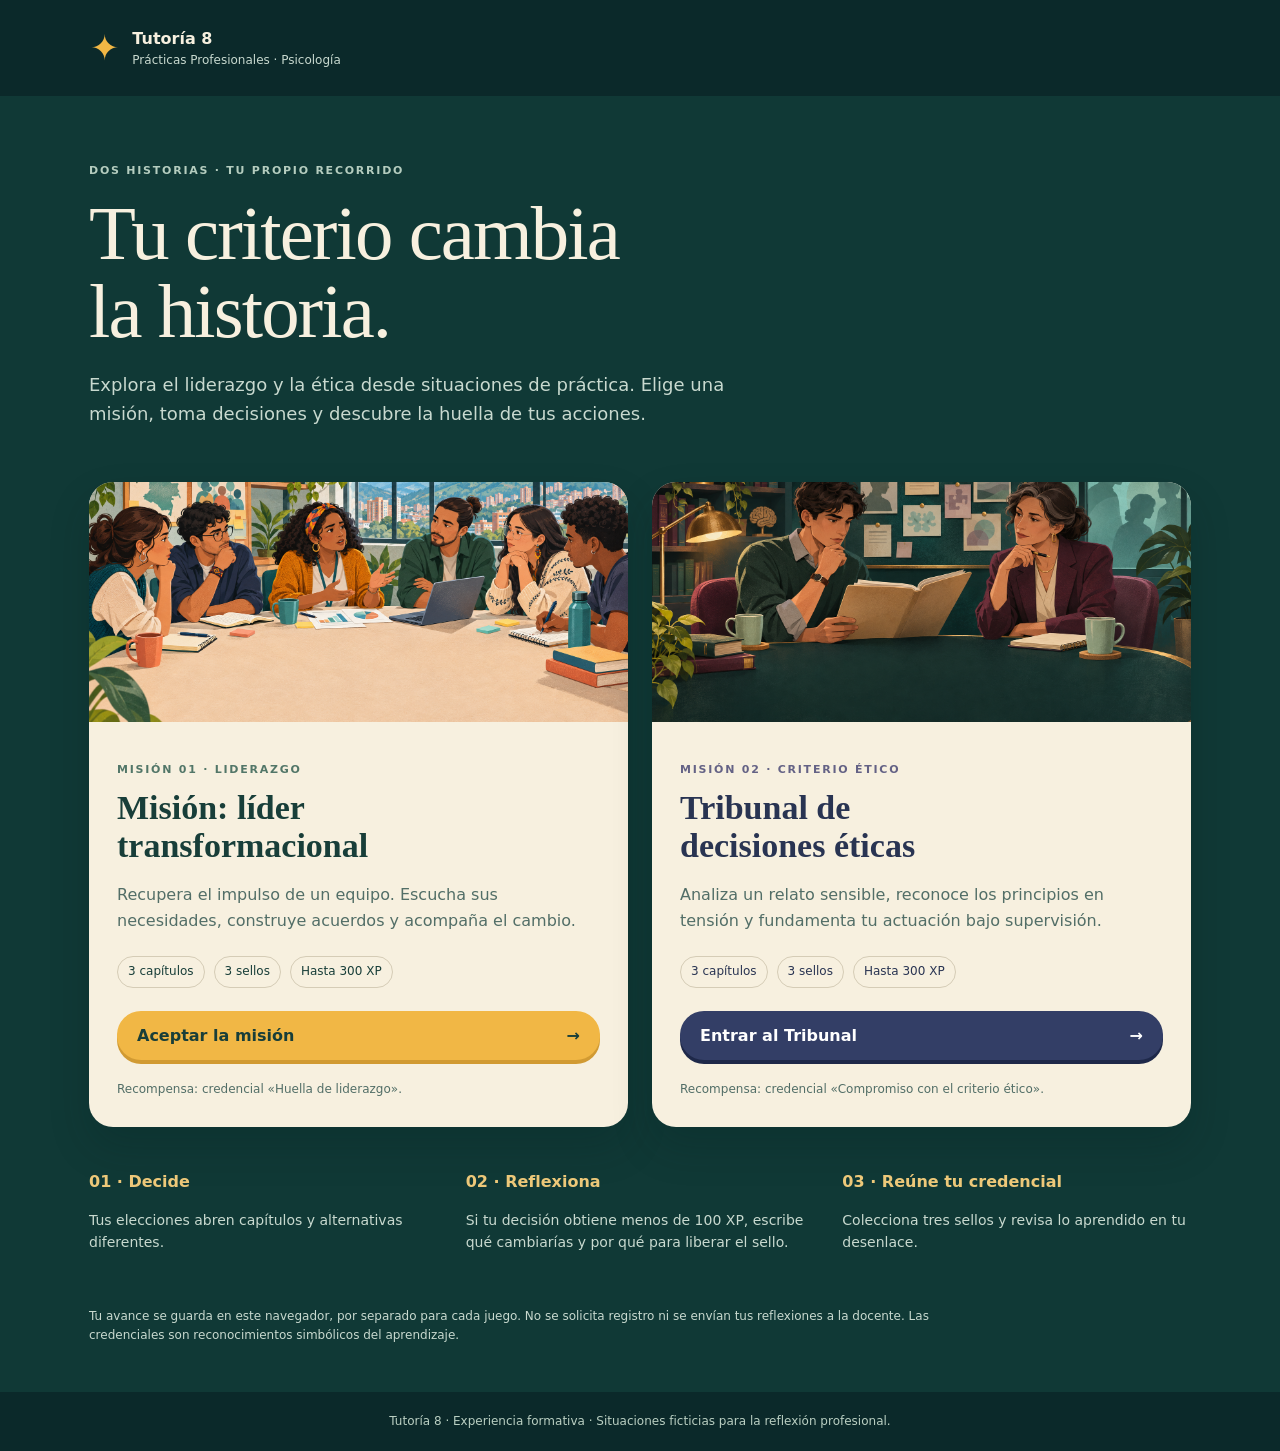
==== index.html @ 190f52fc "Primer commit" ====
<!doctype html>
<html lang="es">
<head>
<meta charset="utf-8"><meta name="viewport" content="width=device-width,initial-scale=1">
<meta name="description" content="Dos experiencias narrativas para explorar el liderazgo transformacional y el criterio ético en las prácticas de Psicología.">
<title>Tutoría 8 · Laboratorio de decisiones</title>
<link rel="stylesheet" href="inicio.css">
</head>
<body><header><span class="mark" aria-hidden="true">✦</span><span>Tutoría 8 <small>Prácticas Profesionales · Psicología</small></span></header>
<main><section class="intro"><p class="eyebrow">DOS HISTORIAS · TU PROPIO RECORRIDO</p><h1>Tu criterio cambia<br>la historia.</h1><p>Explora el liderazgo y la ética desde situaciones de práctica. Elige una misión, toma decisiones y descubre la huella de tus acciones.</p></section>
<section class="games" aria-label="Elige un juego"><article><a class="art" href="lider/" aria-label="Entrar a Misión: líder transformacional"><img src="lider/scene.png" alt="Equipo que dialoga sobre un proyecto comunitario"></a><div class="copy"><p class="eyebrow">MISIÓN 01 · LIDERAZGO</p><h2>Misión: líder<br>transformacional</h2><p>Recupera el impulso de un equipo. Escucha sus necesidades, construye acuerdos y acompaña el cambio.</p><div class="meta"><span>3 capítulos</span><span>3 sellos</span><span>Hasta 300 XP</span></div><a class="button" href="lider/">Aceptar la misión <span aria-hidden="true">→</span></a><small>Recompensa: credencial «Huella de liderazgo».</small></div></article>
<article class="ethics"><a class="art" href="tribunal/" aria-label="Entrar al Tribunal de decisiones éticas"><img src="tribunal/scene.png" alt="Practicante y supervisora que revisan un caso con reserva"></a><div class="copy"><p class="eyebrow">MISIÓN 02 · CRITERIO ÉTICO</p><h2>Tribunal de<br>decisiones éticas</h2><p>Analiza un relato sensible, reconoce los principios en tensión y fundamenta tu actuación bajo supervisión.</p><div class="meta"><span>3 capítulos</span><span>3 sellos</span><span>Hasta 300 XP</span></div><a class="button" href="tribunal/">Entrar al Tribunal <span aria-hidden="true">→</span></a><small>Recompensa: credencial «Compromiso con el criterio ético».</small></div></article></section>
<section class="how"><div><b>01 · Decide</b><p>Tus elecciones abren capítulos y alternativas diferentes.</p></div><div><b>02 · Reflexiona</b><p>Si tu decisión obtiene menos de 100 XP, escribe qué cambiarías y por qué para liberar el sello.</p></div><div><b>03 · Reúne tu credencial</b><p>Colecciona tres sellos y revisa lo aprendido en tu desenlace.</p></div></section>
<p class="privacy">Tu avance se guarda en este navegador, por separado para cada juego. No se solicita registro ni se envían tus reflexiones a la docente. Las credenciales son reconocimientos simbólicos del aprendizaje.</p></main>
<footer>Tutoría 8 · Experiencia formativa · Situaciones ficticias para la reflexión profesional.</footer></body></html>
---- inicio.css ----
:root{color-scheme:light;--cream:#f7f0df;--gold:#f1b745}*{box-sizing:border-box}body{margin:0;background:#103936;color:var(--cream);font-family:system-ui,-apple-system,'Segoe UI',sans-serif;line-height:1.6}header{display:flex;align-items:center;gap:13px;padding:20px max(24px,calc((100vw - 1100px)/2));background:#0b292a;font-weight:750}.mark{color:var(--gold);font-size:35px}header small{display:block;font-size:12px;font-weight:450;color:#c8d9cf}main{max-width:1150px;margin:auto;padding:35px 24px}.intro{padding:20px 0 35px}.eyebrow{font-size:11px;font-weight:850;letter-spacing:.16em;color:#b5cdbf}.intro h1{font:clamp(46px,6vw,77px)/1.02 Georgia,serif;letter-spacing:-.025em;margin:15px 0 20px}.intro>p:last-child{font-size:18px;color:#c8d9cf;max-width:660px}.games{display:grid;grid-template-columns:1fr 1fr;gap:24px}article{background:var(--cream);color:#183e39;border-radius:24px;overflow:hidden;box-shadow:0 20px 40px #001d2033}.art{display:block;height:240px;overflow:hidden}.art img{display:block;width:100%;height:100%;object-fit:cover;transition:transform .3s}.art:hover img{transform:scale(1.03)}.copy{padding:28px}.copy .eyebrow{color:#527668}.copy h2{font:700 34px/1.1 Georgia,serif;margin:10px 0 18px}.copy>p{color:#526e67}.meta{display:flex;gap:9px;flex-wrap:wrap;margin:23px 0}.meta span{border:1px solid #d5ccb6;border-radius:20px;padding:5px 10px;font-size:12px}.button{display:flex;justify-content:space-between;align-items:center;border-radius:24px;padding:12px 20px;background:var(--gold);color:#183e39;text-decoration:none;font-weight:800;box-shadow:0 4px 0 #d19a32}.copy small{display:block;margin-top:20px;font-size:12px;color:#526e67}.ethics{color:#293452}.ethics .copy .eyebrow{color:#646285}.ethics .button{background:#333e66;color:#fff;box-shadow:0 4px 0 #1e2849}.how{display:grid;grid-template-columns:repeat(3,1fr);gap:28px;padding:42px 0 15px}.how b{color:#edc879}.how p,.privacy{color:#c8d9cf;font-size:14px}.privacy{max-width:850px;font-size:12px;padding-top:12px}footer{text-align:center;padding:20px;font-size:12px;color:#bacfc2;background:#0b292a}a:focus-visible{outline:4px solid #38d1d5;outline-offset:4px}@media(max-width:700px){.games,.how{grid-template-columns:1fr}.intro{padding-top:0}.copy{padding:23px}.art{height:210px}.how{gap:9px}main{padding:25px 16px}.copy h2{font-size:30px}}@media(prefers-reduced-motion:reduce){*{transition:none!important}}
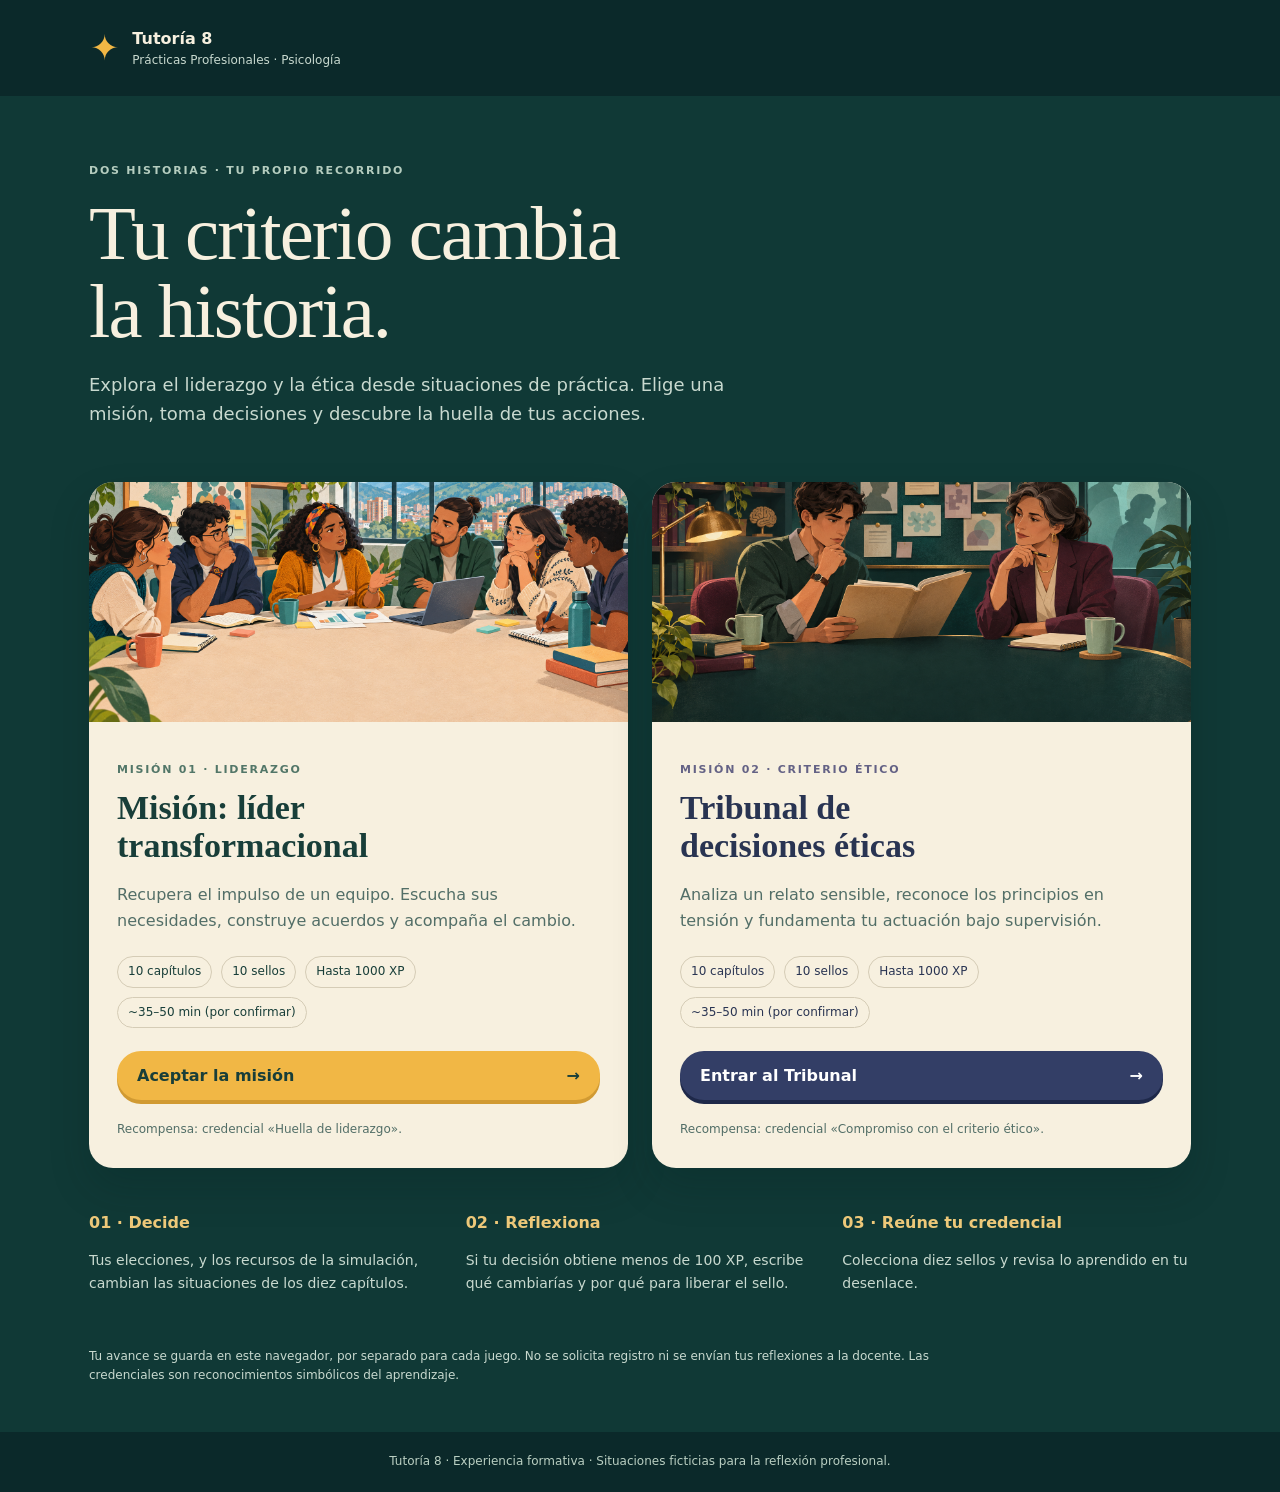
==== commit 292c0e8e: "Ampliar ambos juegos a diez capítulos con variables de estado, guardado v2 y verificación Co-Authore" ====
--- a/index.html
+++ b/index.html
@@ -8,8 +8,8 @@
 </head>
 <body><header><span class="mark" aria-hidden="true">✦</span><span>Tutoría 8 <small>Prácticas Profesionales · Psicología</small></span></header>
 <main><section class="intro"><p class="eyebrow">DOS HISTORIAS · TU PROPIO RECORRIDO</p><h1>Tu criterio cambia<br>la historia.</h1><p>Explora el liderazgo y la ética desde situaciones de práctica. Elige una misión, toma decisiones y descubre la huella de tus acciones.</p></section>
-<section class="games" aria-label="Elige un juego"><article><a class="art" href="lider/" aria-label="Entrar a Misión: líder transformacional"><img src="lider/scene.png" alt="Equipo que dialoga sobre un proyecto comunitario"></a><div class="copy"><p class="eyebrow">MISIÓN 01 · LIDERAZGO</p><h2>Misión: líder<br>transformacional</h2><p>Recupera el impulso de un equipo. Escucha sus necesidades, construye acuerdos y acompaña el cambio.</p><div class="meta"><span>3 capítulos</span><span>3 sellos</span><span>Hasta 300 XP</span></div><a class="button" href="lider/">Aceptar la misión <span aria-hidden="true">→</span></a><small>Recompensa: credencial «Huella de liderazgo».</small></div></article>
-<article class="ethics"><a class="art" href="tribunal/" aria-label="Entrar al Tribunal de decisiones éticas"><img src="tribunal/scene.png" alt="Practicante y supervisora que revisan un caso con reserva"></a><div class="copy"><p class="eyebrow">MISIÓN 02 · CRITERIO ÉTICO</p><h2>Tribunal de<br>decisiones éticas</h2><p>Analiza un relato sensible, reconoce los principios en tensión y fundamenta tu actuación bajo supervisión.</p><div class="meta"><span>3 capítulos</span><span>3 sellos</span><span>Hasta 300 XP</span></div><a class="button" href="tribunal/">Entrar al Tribunal <span aria-hidden="true">→</span></a><small>Recompensa: credencial «Compromiso con el criterio ético».</small></div></article></section>
-<section class="how"><div><b>01 · Decide</b><p>Tus elecciones abren capítulos y alternativas diferentes.</p></div><div><b>02 · Reflexiona</b><p>Si tu decisión obtiene menos de 100 XP, escribe qué cambiarías y por qué para liberar el sello.</p></div><div><b>03 · Reúne tu credencial</b><p>Colecciona tres sellos y revisa lo aprendido en tu desenlace.</p></div></section>
+<section class="games" aria-label="Elige un juego"><article><a class="art" href="lider/" aria-label="Entrar a Misión: líder transformacional"><img src="lider/scene.png" alt="Equipo que dialoga sobre un proyecto comunitario"></a><div class="copy"><p class="eyebrow">MISIÓN 01 · LIDERAZGO</p><h2>Misión: líder<br>transformacional</h2><p>Recupera el impulso de un equipo. Escucha sus necesidades, construye acuerdos y acompaña el cambio.</p><div class="meta"><span>10 capítulos</span><span>10 sellos</span><span>Hasta 1000 XP</span><span>~35–50 min (por confirmar)</span></div><a class="button" href="lider/">Aceptar la misión <span aria-hidden="true">→</span></a><small>Recompensa: credencial «Huella de liderazgo».</small></div></article>
+<article class="ethics"><a class="art" href="tribunal/" aria-label="Entrar al Tribunal de decisiones éticas"><img src="tribunal/scene.png" alt="Practicante y supervisora que revisan un caso con reserva"></a><div class="copy"><p class="eyebrow">MISIÓN 02 · CRITERIO ÉTICO</p><h2>Tribunal de<br>decisiones éticas</h2><p>Analiza un relato sensible, reconoce los principios en tensión y fundamenta tu actuación bajo supervisión.</p><div class="meta"><span>10 capítulos</span><span>10 sellos</span><span>Hasta 1000 XP</span><span>~35–50 min (por confirmar)</span></div><a class="button" href="tribunal/">Entrar al Tribunal <span aria-hidden="true">→</span></a><small>Recompensa: credencial «Compromiso con el criterio ético».</small></div></article></section>
+<section class="how"><div><b>01 · Decide</b><p>Tus elecciones, y los recursos de la simulación, cambian las situaciones de los diez capítulos.</p></div><div><b>02 · Reflexiona</b><p>Si tu decisión obtiene menos de 100 XP, escribe qué cambiarías y por qué para liberar el sello.</p></div><div><b>03 · Reúne tu credencial</b><p>Colecciona diez sellos y revisa lo aprendido en tu desenlace.</p></div></section>
 <p class="privacy">Tu avance se guarda en este navegador, por separado para cada juego. No se solicita registro ni se envían tus reflexiones a la docente. Las credenciales son reconocimientos simbólicos del aprendizaje.</p></main>
 <footer>Tutoría 8 · Experiencia formativa · Situaciones ficticias para la reflexión profesional.</footer></body></html>
